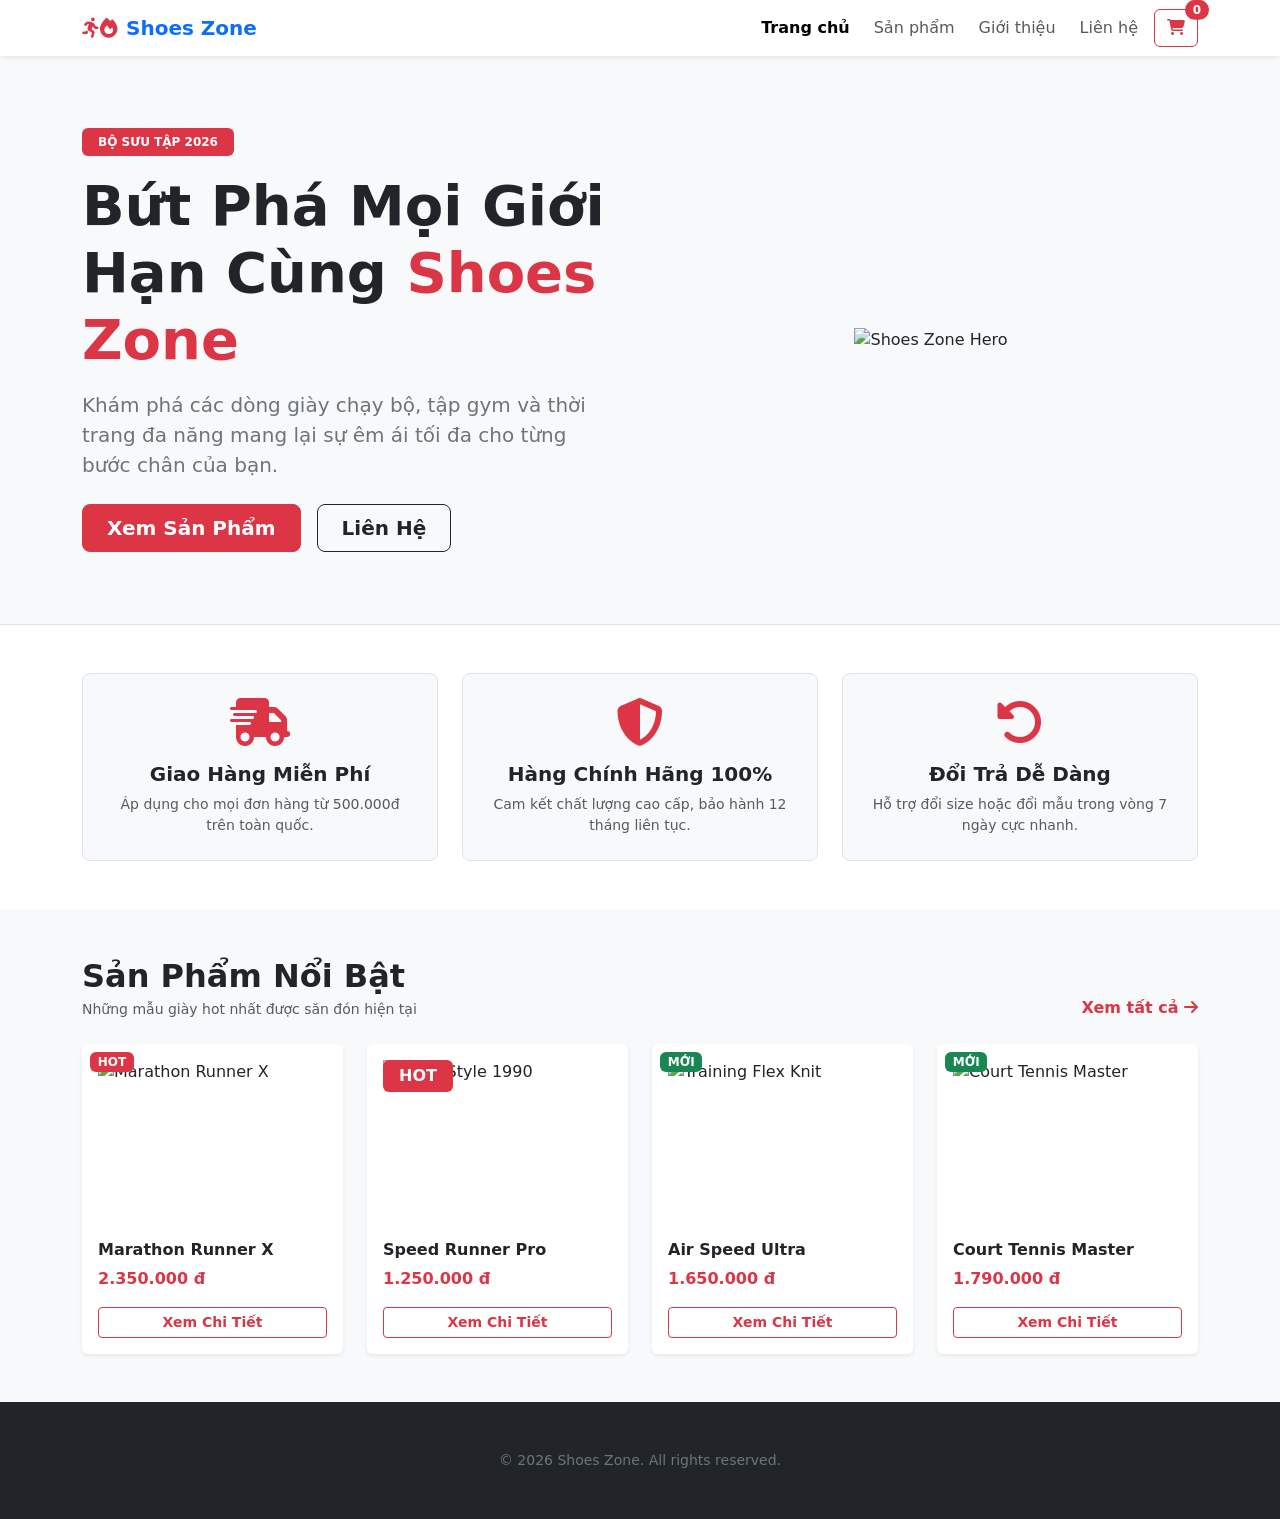
==== index.html @ f8c48321 "Add files via upload" ====
<!doctype html>
<html lang="vi">
<head>
  <meta charset="utf-8">
  <meta name="viewport" content="width=device-width, initial-scale=1">
  <meta name="description" content="Shoes Zone - Cửa hàng giày thể thao chính hãng">
  <title>Trang Chủ | Shoes Zone</title>

  <link rel="preconnect" href="https://fonts.googleapis.com">
  <link rel="preconnect" href="https://fonts.gstatic.com" crossorigin>
  <link href="https://fonts.googleapis.com/css2?family=Poppins:wght@400;500;600;700&display=swap" rel="stylesheet">
  <link href="https://cdn.jsdelivr.net/npm/bootstrap@5.3.3/dist/css/bootstrap.min.css" rel="stylesheet">
  <link rel="stylesheet" href="https://cdnjs.cloudflare.com/ajax/libs/font-awesome/6.5.2/css/all.min.css">
  <link rel="stylesheet" href="asset/style.css">
</head>
<body>
  
  <!-- NAVBAR -->
  <nav class="navbar navbar-expand-lg navbar-light bg-white shadow-sm sticky-top">
    <div class="container">
      <a class="navbar-brand fw-bold text-primary" href="index.html">
        <i class="fa-solid fa-person-running text-danger"></i><i class="fa-solid fa-fire text-danger me-2"></i>Shoes Zone
      </a>
      <button class="navbar-toggler" type="button" data-bs-toggle="collapse" data-bs-target="#mainMenu">
        <span class="navbar-toggler-icon"></span>
      </button>
      <div class="collapse navbar-collapse" id="mainMenu">
        <ul class="navbar-nav ms-auto align-items-lg-center gap-lg-2">
          <li class="nav-item"><a class="nav-link active fw-bold" href="index.html">Trang chủ</a></li>
          <li class="nav-item"><a class="nav-link" href="products.html">Sản phẩm</a></li>
          <li class="nav-item"><a class="nav-link" href="about.html">Giới thiệu</a></li>
          <li class="nav-item"><a class="nav-link" href="contact.html">Liên hệ</a></li>
          <li class="nav-item">
            <a class="btn btn-outline-danger position-relative" href="cart.html">
              <i class="fa-solid fa-cart-shopping"></i>
              <span id="cart-count" class="position-absolute top-0 start-100 translate-middle badge rounded-pill bg-danger">0</span>
            </a>
          </li>
        </ul>
      </div>
    </div>
  </nav>

  <!-- HERO BANNER -->
  <header class="bg-light py-5 border-bottom">
    <div class="container py-4">
      <div class="row align-items-center g-5">
        <div class="col-lg-6">
          <span class="badge bg-danger text-uppercase px-3 py-2 mb-3">Bộ sưu tập 2026</span>
          <h1 class="display-4 fw-bold mb-3">Bứt Phá Mọi Giới Hạn Cùng <span class="text-danger">Shoes Zone</span></h1>
          <p class="lead text-secondary mb-4">Khám phá các dòng giày chạy bộ, tập gym và thời trang đa năng mang lại sự êm ái tối đa cho từng bước chân của bạn.</p>
          <div class="d-flex gap-3">
            <a href="products.html" class="btn btn-danger btn-lg px-4 fw-bold">Xem Sản Phẩm</a>
            <a href="contact.html" class="btn btn-outline-dark btn-lg px-4 fw-bold">Liên Hệ</a>
          </div>
        </div>
        <div class="col-lg-6 text-center">
          <img src="https://c8.alamy.com/comp/2BH7EWM/shop-display-of-a-lot-of-sports-shoes-on-a-wall-a-view-of-a-wall-of-shoes-inside-the-store-modern-new-stylish-sneakers-running-shoes-for-men-and-wom-2BH7EWM.jpg" alt="Shoes Zone Hero" class="img-fluid" style="max-height: 380px;">
        </div>
      </div>
    </div>
  </header>

  <!-- PHẦN CAM KẾT / TIỆN ÍCH -->
  <section class="py-5 bg-white">
    <div class="container">
      <div class="row g-4 text-center">
        <div class="col-md-4">
          <div class="p-4 rounded-3 border bg-light h-100">
            <i class="fa-solid fa-truck-fast text-danger display-5 mb-3"></i>
            <h5 class="fw-bold">Giao Hàng Miễn Phí</h5>
            <p class="text-muted small mb-0">Áp dụng cho mọi đơn hàng từ 500.000đ trên toàn quốc.</p>
          </div>
        </div>
        <div class="col-md-4">
          <div class="p-4 rounded-3 border bg-light h-100">
            <i class="fa-solid fa-shield-halved text-danger display-5 mb-3"></i>
            <h5 class="fw-bold">Hàng Chính Hãng 100%</h5>
            <p class="text-muted small mb-0">Cam kết chất lượng cao cấp, bảo hành 12 tháng liên tục.</p>
          </div>
        </div>
        <div class="col-md-4">
          <div class="p-4 rounded-3 border bg-light h-100">
            <i class="fa-solid fa-rotate-left text-danger display-5 mb-3"></i>
            <h5 class="fw-bold">Đổi Trả Dễ Dàng</h5>
            <p class="text-muted small mb-0">Hỗ trợ đổi size hoặc đổi mẫu trong vòng 7 ngày cực nhanh.</p>
          </div>
        </div>
      </div>
    </div>
  </section>

  <!-- SẢN PHẨM NỔI BẬT -->
  <section class="py-5 bg-light">
    <div class="container">
      <div class="d-flex justify-content-between align-items-end mb-4">
        <div>
          <h2 class="fw-bold mb-1">Sản Phẩm Nổi Bật</h2>
          <p class="text-muted small mb-0">Những mẫu giày hot nhất được săn đón hiện tại</p>
        </div>
        <a href="products.html" class="text-danger fw-bold text-decoration-none">Xem tất cả <i class="fa-solid fa-arrow-right"></i></a>
      </div>

      <div class="row g-4">
        <!-- Card 1 -->
        <div class="col-6 col-md-4 col-lg-3">
          <div class="card h-100 border-0 shadow-sm">
            <span class="badge bg-danger position-absolute top-0 start-0 m-2">HOT</span>
            <img src="https://hips.hearstapps.com/vader-prod.s3.amazonaws.com/1750775735-nike-zoom-fly-6-1000px-685ab7abc25ca.jpg?crop=1xw:1xh;center,top&resize=980:*" class="card-img-top p-3" alt="Marathon Runner X" style="height: 180px; object-fit: contain;">
            <div class="card-body d-flex flex-column">
              <h6 class="card-title fw-bold">Marathon Runner X</h6>
              <p class="text-danger fw-bold mb-3">2.350.000 đ</p>
              <a href="product-detail9.html" class="btn btn-outline-danger btn-sm mt-auto w-100 fw-bold">Xem Chi Tiết</a>
            </div>
          </div>
        </div>

        <!-- Card 2 -->
        <div class="col-6 col-md-4 col-lg-3">
          <div class="card h-100 border-0 shadow-sm">
            <span class="badge bg-danger position-absolute top-0 start-0 m-3 px-3 py-2 fs-6">HOT</span>
            <img src="https://encrypted-tbn0.gstatic.com/images?q=tbn:ANd9GcS6fPask5uc9UfdKv3EVWsin0HIEQ1NAUG8i2LQNhWGfQ&s" class="card-img-top p-3" alt="Retro Style 1990" style="height: 180px; object-fit: contain;">
            <div class="card-body d-flex flex-column">
              <h6 class="card-title fw-bold">Speed Runner Pro</h6>
              <p class="text-danger fw-bold mb-3">1.250.000 đ</p>
              <a href="product-detail1.html" class="btn btn-outline-danger btn-sm mt-auto w-100 fw-bold">Xem Chi Tiết</a>
            </div>
          </div>
        </div>

        <!-- Card 3 -->
        <div class="col-6 col-md-4 col-lg-3">
          <div class="card h-100 border-0 shadow-sm">
            <span class="badge bg-success position-absolute top-0 start-0 m-2">MỚI</span>
            <img src="https://encrypted-tbn0.gstatic.com/images?q=tbn:ANd9GcQ1rlnMEejQp66rF--FZhz_-NcXldHIEYOP4eAAFSkofxBJmaz1R6sQFGI&s=10" class="card-img-top p-3" alt="Training Flex Knit" style="height: 180px; object-fit: contain;">
            <div class="card-body d-flex flex-column">
              <h6 class="card-title fw-bold">Air Speed Ultra</h6>
              <p class="text-danger fw-bold mb-3"> 1.650.000 đ</p>
              <a href="product-detail5.html" class="btn btn-outline-danger btn-sm mt-auto w-100 fw-bold">Xem Chi Tiết</a>
            </div>
          </div>
        </div>

        <!-- Card 4 -->
        <div class="col-6 col-md-4 col-lg-3">
          <div class="card h-100 border-0 shadow-sm">
            <span class="badge bg-success position-absolute top-0 start-0 m-2">MỚI</span>
            <img src="https://encrypted-tbn0.gstatic.com/images?q=tbn:ANd9GcSVB4lV0MAIvDjzYWBCBLpShltCypRrR8bubWJ7Wp7oGXlE562NBDliIY4&s=10" class="card-img-top p-3" alt="Court Tennis Master" style="height: 180px; object-fit: contain;">
            <div class="card-body d-flex flex-column">
              <h6 class="card-title fw-bold">Court Tennis Master</h6>
              <p class="text-danger fw-bold mb-3">1.790.000 đ</p>
              <a href="product-detail12.html" class="btn btn-outline-danger btn-sm mt-auto w-100 fw-bold">Xem Chi Tiết</a>
            </div>
          </div>
        </div>
      </div>
    </div>
  </section>

  <!-- FOOTER -->
  <footer class="site-footer bg-dark text-white py-5">
    <div class="container text-center">
      <p class="small mb-0 text-secondary">© 2026 Shoes Zone. All rights reserved.</p>
    </div>
  </footer>

  <script src="https://cdn.jsdelivr.net/npm/bootstrap@5.3.3/dist/js/bootstrap.bundle.min.js"></script>

</body>
</html>
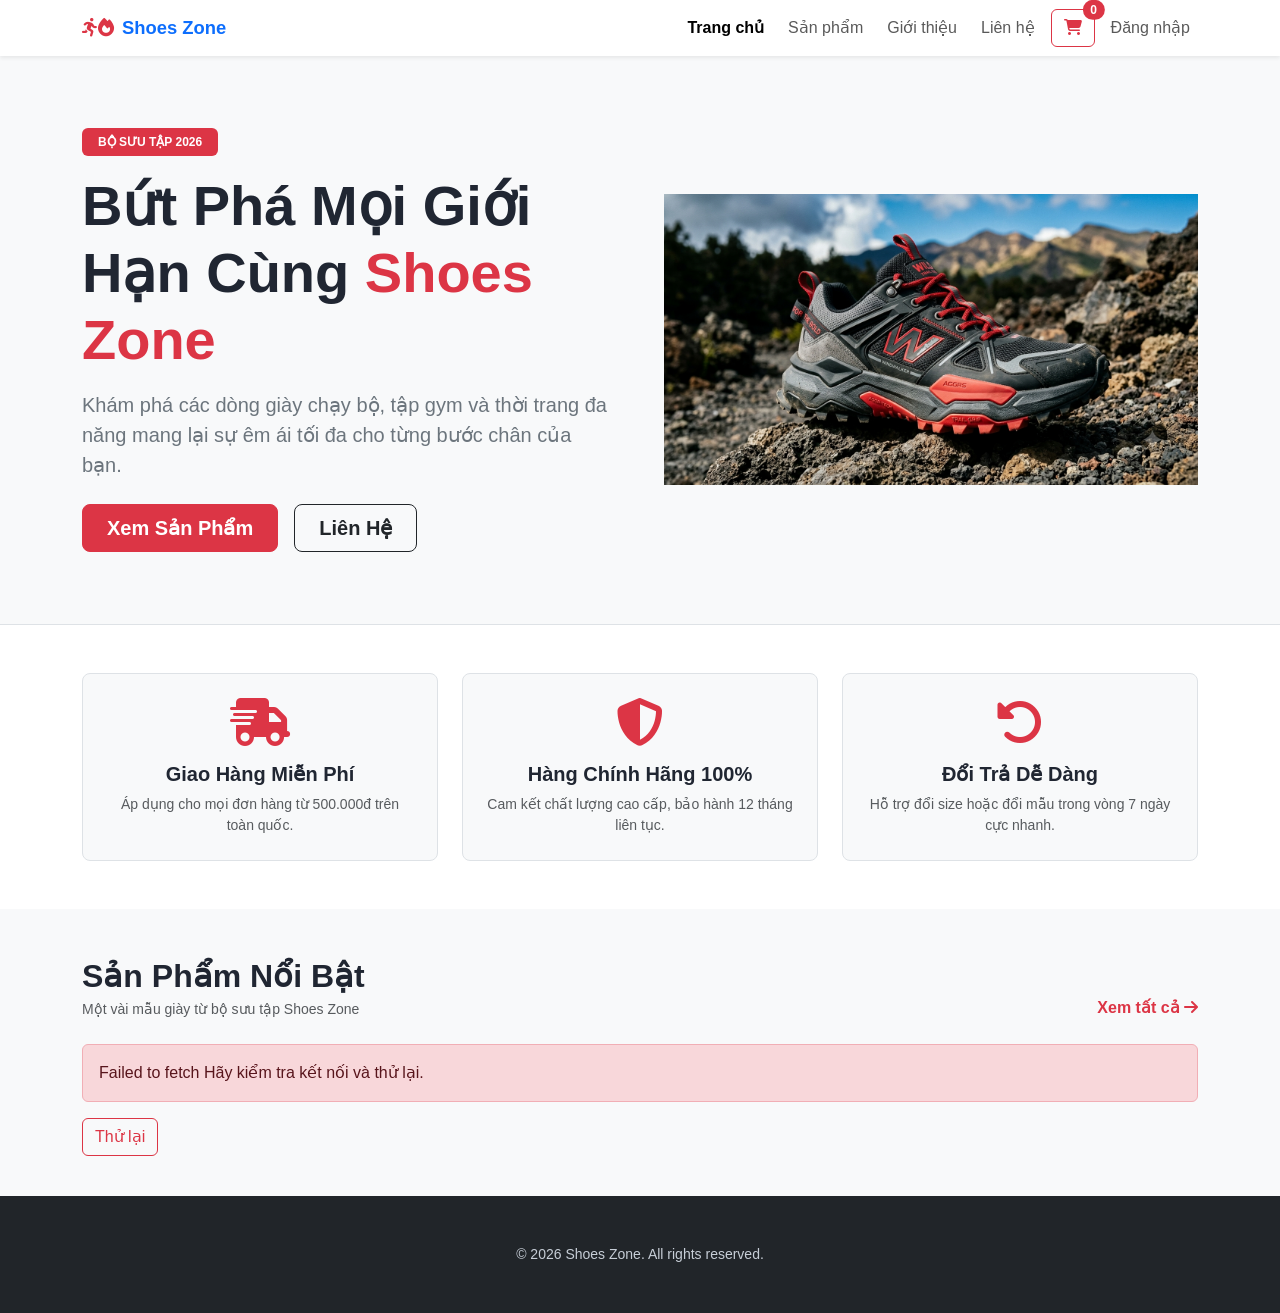
==== commit c0248612: "Add files via upload" ====
--- a/index.html
+++ b/index.html
@@ -11,7 +11,7 @@
   <link href="https://fonts.googleapis.com/css2?family=Poppins:wght@400;500;600;700&display=swap" rel="stylesheet">
   <link href="https://cdn.jsdelivr.net/npm/bootstrap@5.3.3/dist/css/bootstrap.min.css" rel="stylesheet">
   <link rel="stylesheet" href="https://cdnjs.cloudflare.com/ajax/libs/font-awesome/6.5.2/css/all.min.css">
-  <link rel="stylesheet" href="asset/style.css">
+  <link rel="stylesheet" href="style.css">
 </head>
 <body>
   
@@ -21,7 +21,7 @@
       <a class="navbar-brand fw-bold text-primary" href="index.html">
         <i class="fa-solid fa-person-running text-danger"></i><i class="fa-solid fa-fire text-danger me-2"></i>Shoes Zone
       </a>
-      <button class="navbar-toggler" type="button" data-bs-toggle="collapse" data-bs-target="#mainMenu">
+      <button class="navbar-toggler" type="button" data-bs-toggle="collapse" data-bs-target="#mainMenu" aria-controls="mainMenu" aria-expanded="false" aria-label="Mở menu">
         <span class="navbar-toggler-icon"></span>
       </button>
       <div class="collapse navbar-collapse" id="mainMenu">
@@ -36,7 +36,7 @@
               <span id="cart-count" class="position-absolute top-0 start-100 translate-middle badge rounded-pill bg-danger">0</span>
             </a>
           </li>
-        </ul>
+        <li class="nav-item"><a class="nav-link" href="login.html">Đăng nhập</a></li></ul>
       </div>
     </div>
   </nav>
@@ -49,13 +49,13 @@
           <span class="badge bg-danger text-uppercase px-3 py-2 mb-3">Bộ sưu tập 2026</span>
           <h1 class="display-4 fw-bold mb-3">Bứt Phá Mọi Giới Hạn Cùng <span class="text-danger">Shoes Zone</span></h1>
           <p class="lead text-secondary mb-4">Khám phá các dòng giày chạy bộ, tập gym và thời trang đa năng mang lại sự êm ái tối đa cho từng bước chân của bạn.</p>
-          <div class="d-flex gap-3">
+          <div class="d-flex flex-wrap gap-3">
             <a href="products.html" class="btn btn-danger btn-lg px-4 fw-bold">Xem Sản Phẩm</a>
             <a href="contact.html" class="btn btn-outline-dark btn-lg px-4 fw-bold">Liên Hệ</a>
           </div>
         </div>
         <div class="col-lg-6 text-center">
-          <img src="https://c8.alamy.com/comp/2BH7EWM/shop-display-of-a-lot-of-sports-shoes-on-a-wall-a-view-of-a-wall-of-shoes-inside-the-store-modern-new-stylish-sneakers-running-shoes-for-men-and-wom-2BH7EWM.jpg" alt="Shoes Zone Hero" class="img-fluid" style="max-height: 380px;">
+          <img src="Cuoikhoaweb/assets/giay_trangchu.png" alt="Shoes Zone Hero" class="img-fluid" style="max-height: 380px;">
         </div>
       </div>
     </div>
@@ -96,64 +96,26 @@
       <div class="d-flex justify-content-between align-items-end mb-4">
         <div>
           <h2 class="fw-bold mb-1">Sản Phẩm Nổi Bật</h2>
-          <p class="text-muted small mb-0">Những mẫu giày hot nhất được săn đón hiện tại</p>
+          <p class="text-muted small mb-0">Một vài mẫu giày từ bộ sưu tập Shoes Zone</p>
         </div>
         <a href="products.html" class="text-danger fw-bold text-decoration-none">Xem tất cả <i class="fa-solid fa-arrow-right"></i></a>
       </div>
 
-      <div class="row g-4">
-        <!-- Card 1 -->
+      <p id="home-product-status" class="text-secondary mb-3" role="status" aria-live="polite">Đang tải sản phẩm...</p>
+      <button id="retry-home-products" class="btn btn-outline-danger mb-3" type="button" hidden>Thử lại</button>
+      <div id="home-product-list" class="row g-4" aria-busy="true"></div>
+      <template id="home-product-card-template">
         <div class="col-6 col-md-4 col-lg-3">
-          <div class="card h-100 border-0 shadow-sm">
-            <span class="badge bg-danger position-absolute top-0 start-0 m-2">HOT</span>
-            <img src="https://hips.hearstapps.com/vader-prod.s3.amazonaws.com/1750775735-nike-zoom-fly-6-1000px-685ab7abc25ca.jpg?crop=1xw:1xh;center,top&resize=980:*" class="card-img-top p-3" alt="Marathon Runner X" style="height: 180px; object-fit: contain;">
+          <article class="card product-card h-100 border-0 shadow-sm">
+            <img class="card-img-top product-image" alt="" loading="lazy">
             <div class="card-body d-flex flex-column">
-              <h6 class="card-title fw-bold">Marathon Runner X</h6>
-              <p class="text-danger fw-bold mb-3">2.350.000 đ</p>
-              <a href="product-detail9.html" class="btn btn-outline-danger btn-sm mt-auto w-100 fw-bold">Xem Chi Tiết</a>
+              <h3 class="product-title h6 fw-bold"></h3>
+              <p class="product-price text-danger fw-bold mb-3"></p>
+              <a class="btn btn-outline-danger btn-sm mt-auto w-100 fw-bold product-detail-link" href="product-detail.html">Xem chi tiết</a>
             </div>
-          </div>
+          </article>
         </div>
-
-        <!-- Card 2 -->
-        <div class="col-6 col-md-4 col-lg-3">
-          <div class="card h-100 border-0 shadow-sm">
-            <span class="badge bg-danger position-absolute top-0 start-0 m-3 px-3 py-2 fs-6">HOT</span>
-            <img src="https://encrypted-tbn0.gstatic.com/images?q=tbn:ANd9GcS6fPask5uc9UfdKv3EVWsin0HIEQ1NAUG8i2LQNhWGfQ&s" class="card-img-top p-3" alt="Retro Style 1990" style="height: 180px; object-fit: contain;">
-            <div class="card-body d-flex flex-column">
-              <h6 class="card-title fw-bold">Speed Runner Pro</h6>
-              <p class="text-danger fw-bold mb-3">1.250.000 đ</p>
-              <a href="product-detail1.html" class="btn btn-outline-danger btn-sm mt-auto w-100 fw-bold">Xem Chi Tiết</a>
-            </div>
-          </div>
-        </div>
-
-        <!-- Card 3 -->
-        <div class="col-6 col-md-4 col-lg-3">
-          <div class="card h-100 border-0 shadow-sm">
-            <span class="badge bg-success position-absolute top-0 start-0 m-2">MỚI</span>
-            <img src="https://encrypted-tbn0.gstatic.com/images?q=tbn:ANd9GcQ1rlnMEejQp66rF--FZhz_-NcXldHIEYOP4eAAFSkofxBJmaz1R6sQFGI&s=10" class="card-img-top p-3" alt="Training Flex Knit" style="height: 180px; object-fit: contain;">
-            <div class="card-body d-flex flex-column">
-              <h6 class="card-title fw-bold">Air Speed Ultra</h6>
-              <p class="text-danger fw-bold mb-3"> 1.650.000 đ</p>
-              <a href="product-detail5.html" class="btn btn-outline-danger btn-sm mt-auto w-100 fw-bold">Xem Chi Tiết</a>
-            </div>
-          </div>
-        </div>
-
-        <!-- Card 4 -->
-        <div class="col-6 col-md-4 col-lg-3">
-          <div class="card h-100 border-0 shadow-sm">
-            <span class="badge bg-success position-absolute top-0 start-0 m-2">MỚI</span>
-            <img src="https://encrypted-tbn0.gstatic.com/images?q=tbn:ANd9GcSVB4lV0MAIvDjzYWBCBLpShltCypRrR8bubWJ7Wp7oGXlE562NBDliIY4&s=10" class="card-img-top p-3" alt="Court Tennis Master" style="height: 180px; object-fit: contain;">
-            <div class="card-body d-flex flex-column">
-              <h6 class="card-title fw-bold">Court Tennis Master</h6>
-              <p class="text-danger fw-bold mb-3">1.790.000 đ</p>
-              <a href="product-detail12.html" class="btn btn-outline-danger btn-sm mt-auto w-100 fw-bold">Xem Chi Tiết</a>
-            </div>
-          </div>
-        </div>
-      </div>
+      </template>
     </div>
   </section>
 
@@ -165,6 +127,9 @@
   </footer>
 
   <script src="https://cdn.jsdelivr.net/npm/bootstrap@5.3.3/dist/js/bootstrap.bundle.min.js"></script>
+  <script src="JS/config.js" defer></script>
+  <script src="JS/api.js" defer></script>
+  <script src="JS/home.js" defer></script>
 
 </body>
 </html>
--- a/style.css
+++ b/style.css
@@ -0,0 +1,33 @@
+.starter-note1 {
+  background: #fff3cd;
+}
+
+.starter-note2 {
+  background: #93c7ed;
+}
+
+.page-content {
+  background: #f8f9fa;
+}
+
+
+/* UI cơ bản dùng chung, không thay framework Bootstrap. */
+body { font-family: "Poppins", Arial, sans-serif; color: #202632; min-height: 100vh; display: flex; flex-direction: column; }
+main { flex: 1; }
+a { text-decoration: none; }
+.page-header { background: #f6f7f9; }
+.navbar-brand { font-size: 1.15rem; }
+.navbar-nav { row-gap: .5rem; }
+.catalog-toolbar { display: flex; flex-wrap: wrap; justify-content: space-between; align-items: end; gap: 1.25rem; }
+.catalog-search { flex: 1 1 250px; max-width: 440px; }
+.product-card { border: 1px solid #e6e8ec; border-radius: 12px; overflow: hidden; box-shadow: 0 4px 16px #20263208; }
+.product-image { height: 220px; object-fit: contain; padding: 18px; background: #f7f8fa; }
+.product-title, .product-description { overflow-wrap: anywhere; }
+.product-description { display: -webkit-box; -webkit-line-clamp: 3; -webkit-box-orient: vertical; overflow: hidden; }
+.checkout-contact-card { border-radius: 1rem; }
+.checkout-contact-icon { display: inline-grid; flex: 0 0 2.75rem; width: 2.75rem; height: 2.75rem; place-items: center; border-radius: 50%; background: #fff1f2; color: #dc3545; }
+.checkout-contact-icon-sm { flex-basis: 2.25rem; width: 2.25rem; height: 2.25rem; font-size: .85rem; }
+.site-footer a, .site-footer .text-secondary { color: #c7ced7 !important; }
+[hidden] { display: none !important; }
+@media(max-width:991.98px) { .navbar-collapse { padding-top: 1rem; } }
+@media(max-width:575.98px) { .display-4 { font-size: 2.2rem; } .navbar-brand { font-size: 1rem; } }
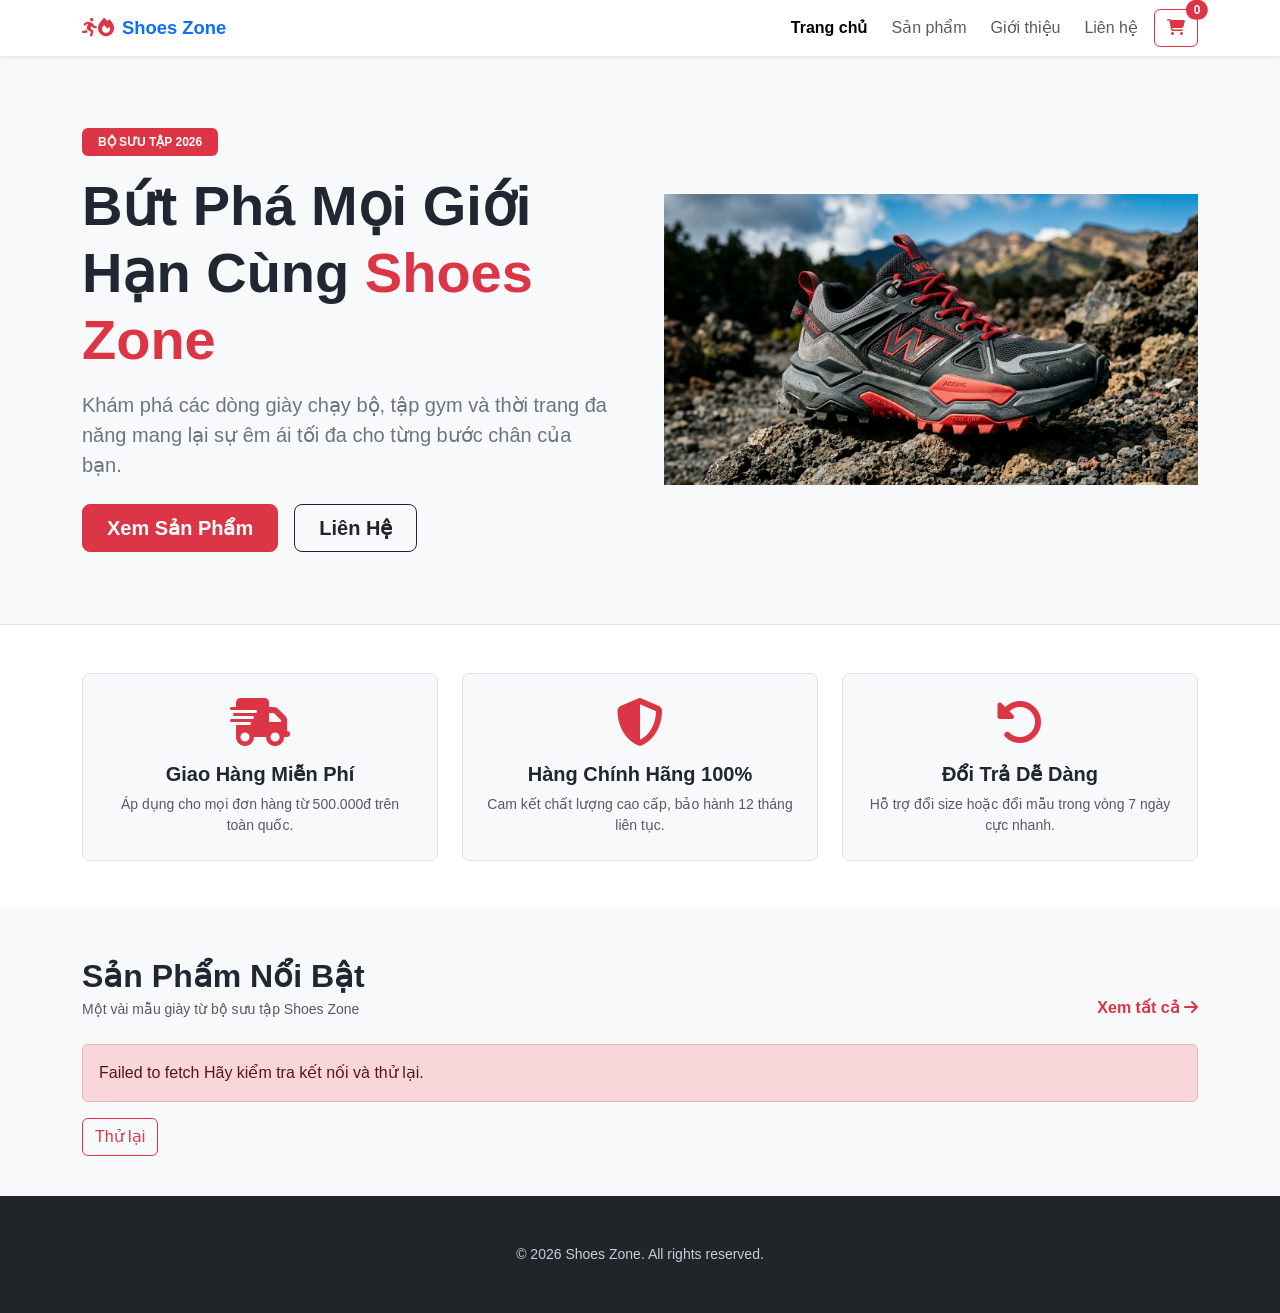
==== commit eee16a38: "Add files via upload" ====
--- a/index.html
+++ b/index.html
@@ -36,7 +36,6 @@
               <span id="cart-count" class="position-absolute top-0 start-100 translate-middle badge rounded-pill bg-danger">0</span>
             </a>
           </li>
-        <li class="nav-item"><a class="nav-link" href="login.html">Đăng nhập</a></li></ul>
       </div>
     </div>
   </nav>
